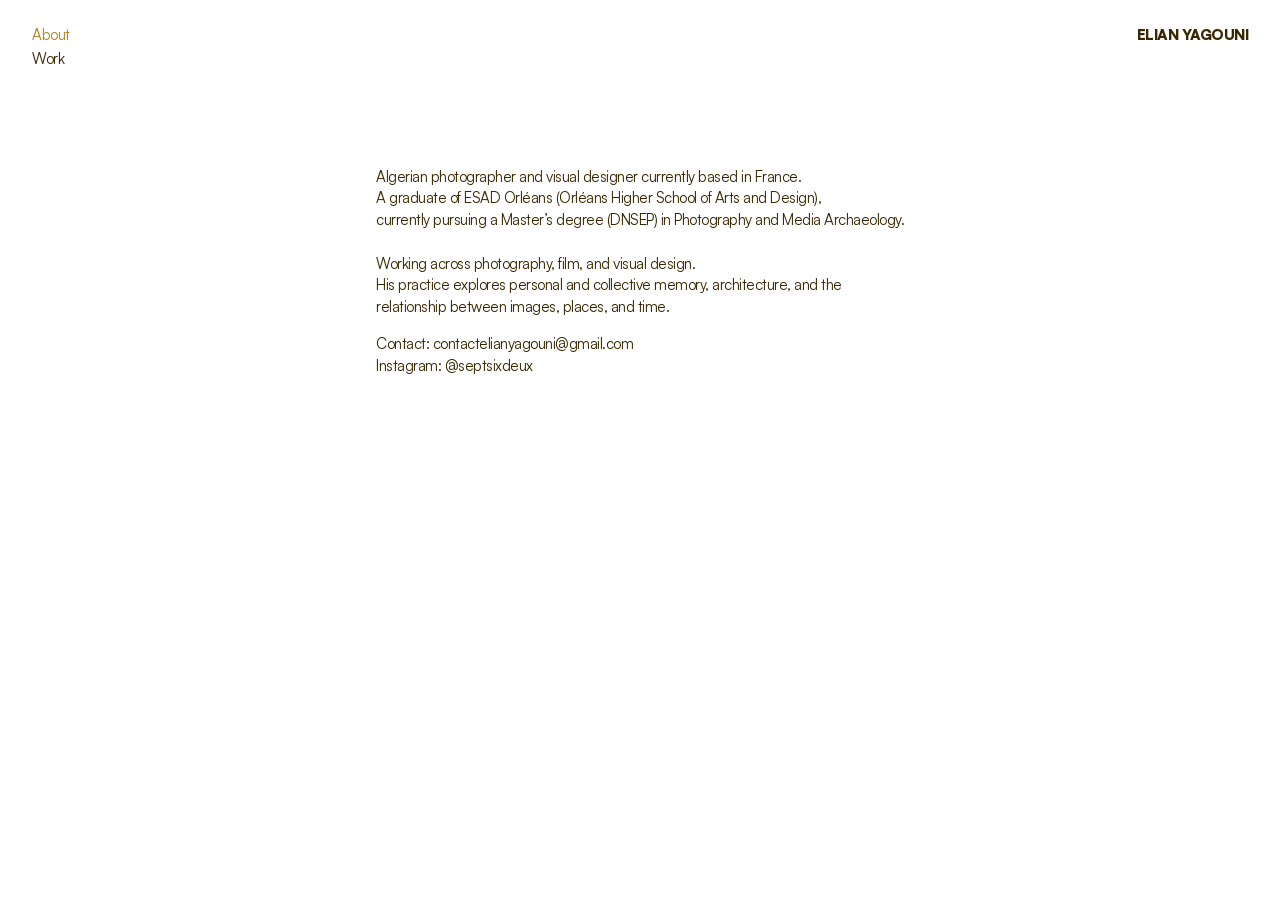
==== about/index.html @ 3b6293b2 "The launch" ====
<!doctype html>
<html lang="en">
  <head>
    <!-- build:head -->
    <meta charset="utf-8" />
    <meta name="viewport" content="width=device-width, initial-scale=1" />
    <title>About Elian Yagouni | Photographer &amp; Visual Designer</title>
    <meta name="description" content="About Elian Yagouni, Algerian photographer and visual designer in France. ÉSAD Orléans graduate, Master’s in Photography and Media Archaeology." />
    <link rel="canonical" href="https://elianyagouni.com/about/" />
    <meta name="robots" content="index, follow, max-image-preview:large, max-snippet:-1, max-video-preview:-1" />
    <meta name="author" content="Elian Yagouni" />
    <meta name="theme-color" content="#ffffff" />
    <meta name="format-detection" content="telephone=no" />
    <link rel="alternate" hreflang="en" href="https://elianyagouni.com/about/" />
    <link rel="alternate" hreflang="x-default" href="https://elianyagouni.com/about/" />
    <link rel="preload" href="/assets/fonts/satoshi-variable.woff2" as="font" type="font/woff2" crossorigin />
    <link rel="stylesheet" href="/assets/styles.css?v=6d584290" />
    <link rel="icon" href="/favicon.ico" sizes="32x32" />
    <link rel="icon" href="/favicon-96x96.png" type="image/png" sizes="96x96" />
    <link rel="apple-touch-icon" href="/apple-touch-icon.png" />
    <link rel="manifest" href="/site.webmanifest" />
    <meta name="apple-mobile-web-app-title" content="Elian Yagouni" />
    <meta name="application-name" content="Elian Yagouni" />
    <meta property="og:site_name" content="Elian Yagouni" />
    <meta property="og:title" content="About Elian Yagouni | Photographer &amp; Visual Designer" />
    <meta property="og:description" content="About Elian Yagouni, Algerian photographer and visual designer in France. ÉSAD Orléans graduate, Master’s in Photography and Media Archaeology." />
    <meta property="og:type" content="profile" />
    <meta property="og:url" content="https://elianyagouni.com/about/" />
    <meta property="og:image" content="https://elianyagouni.com/og-image.jpg" />
    <meta property="og:image:width" content="1200" />
    <meta property="og:image:height" content="630" />
    <meta property="og:image:alt" content="Elian Yagouni | Photographer &amp; Visual Designer" />
    <meta property="og:locale" content="en_US" />
    <meta property="profile:first_name" content="Elian" />
    <meta property="profile:last_name" content="Yagouni" />
    <meta name="twitter:card" content="summary_large_image" />
    <meta name="twitter:title" content="About Elian Yagouni | Photographer &amp; Visual Designer" />
    <meta name="twitter:description" content="About Elian Yagouni, Algerian photographer and visual designer in France. ÉSAD Orléans graduate, Master’s in Photography and Media Archaeology." />
    <meta name="twitter:image" content="https://elianyagouni.com/og-image.jpg" />
    <meta name="twitter:image:alt" content="Elian Yagouni | Photographer &amp; Visual Designer" />
    <script type="application/ld+json">{"@context":"https://schema.org","@graph":[{"@type":"Person","@id":"https://elianyagouni.com/#person","name":"Elian Yagouni","alternateName":"EY","url":"https://elianyagouni.com/","image":"https://elianyagouni.com/og-image.jpg","jobTitle":["Photographer","Visual Designer"],"description":"Algerian photographer and visual designer based in France. A graduate of ÉSAD Orléans (Orléans School of Art and Design), currently pursuing a Master’s degree (DNSEP) in Photography and Media Archaeology. Working across photography, film, and visual design, his practice explores personal and collective memory, architecture, and the relationship between images, places, and time.","email":"mailto:contactelianyagouni@gmail.com","nationality":{"@type":"Country","name":"Algeria"},"homeLocation":{"@type":"Country","name":"France"},"alumniOf":{"@type":"CollegeOrUniversity","name":"ÉSAD Orléans (École Supérieure d’Art et de Design d’Orléans)","url":"https://www.esad-orleans.fr/"},"knowsAbout":["Photography","Visual design","Art direction","Graphic design","Visual identity","Film","Media archaeology","Archival research","Book design","Creative direction"],"sameAs":["https://www.instagram.com/septsixdeux/"]},{"@type":"WebSite","@id":"https://elianyagouni.com/#website","url":"https://elianyagouni.com/","name":"Elian Yagouni","alternateName":["EY","Elian Yagouni Portfolio"],"description":"Elian Yagouni, Algerian photographer and visual designer based in France. Portfolio of photography, film, art direction and visual identity work.","inLanguage":"en","publisher":{"@id":"https://elianyagouni.com/#person"},"author":{"@id":"https://elianyagouni.com/#person"}},{"@type":"ProfilePage","@id":"https://elianyagouni.com/about/#webpage","url":"https://elianyagouni.com/about/","name":"About Elian Yagouni | Photographer & Visual Designer","description":"About Elian Yagouni, Algerian photographer and visual designer in France. ÉSAD Orléans graduate, Master’s in Photography and Media Archaeology.","isPartOf":{"@id":"https://elianyagouni.com/#website"},"mainEntity":{"@id":"https://elianyagouni.com/#person"}}]}</script>
    <!-- /build:head -->
  </head>
  <body>
    <main class="home">
      <nav class="nav" aria-label="Main">
        <div class="nav__column">
          <a class="nav__item is-active" href="/" aria-current="page">About</a>
          <a class="nav__item" href="/?work">Work</a>
        </div>
      </nav>

      <section class="about__body">
        <p  class="about__text">
          Algerian photographer and visual designer currently based in France. <br>
          A graduate of ESAD Orléans (Orléans Higher
School of Arts and Design),<br>currently pursuing a Master’s degree (DNSEP) in Photography and Media Archaeology.
          <br>
          <br>
          Working across photography, film, and visual design. <br>His practice explores personal and collective
memory, architecture, and the relationship between images, places, and time. <br>
        </p>
        <p>
          Contact: <a href="mailto:contactelianyagouni@gmail.com">contactelianyagouni@gmail.com</a>
          <br>
          Instagram: <a href="https://www.instagram.com/septsixdeux/" rel="me noopener" target="_blank">@septsixdeux</a>
        </p>
      </section>

      <h1 class="watermark"><a class="watermark__text" href="/about/">ELIAN YAGOUNI</a></h1>
    </main>
  </body>
</html>
---- assets/styles.css ----
@font-face {
  font-family: "Satoshi";
  src: url("/assets/fonts/satoshi-variable.woff2") format("woff2-variations"),
    url("/assets/fonts/satoshi-variable.woff2") format("woff2");
  font-weight: 100 900;
  font-style: normal;
  font-display: swap;
}

* {
  margin: 0;
  padding: 0;
  box-sizing: border-box;
}

[hidden] {
  display: none !important;
}
button, input, select, textarea, a {
  color: inherit;
}

html,
body {
  height: 100%;
  background: #ffffff;
  color: #382701;
  font-family: "Satoshi", -apple-system, BlinkMacSystemFont, "Segoe UI", sans-serif;
  font-weight: 400;
  font-size: 15px;
  line-height: 1.45;
  letter-spacing: -0.5px;
  -webkit-font-smoothing: antialiased;
  text-rendering: optimizeLegibility;
}

a {
  color: inherit;
  text-decoration: none;
}

button {
  font: inherit;
  color: inherit;
  background: none;
  border: 0;
  padding: 0;
  cursor: pointer;
}

/* ───────────────────────────── Home layout ───────────────────────────── */

.home {
  min-height: 100vh;
  padding: 24px 32px;
  position: relative;
  display: flex;
  flex-direction: column;
}

.nav {
  display: flex;
  align-items: flex-start;
  gap: 32px;
  position: relative;
  z-index: 2;
}

.nav__column {
  display: flex;
  flex-direction: column;
  gap: 2px;
  min-width: 120px;
}

.nav__column--hidden {
  display: none;
}

.nav__item {
  display: inline-block;
  width: fit-content;
  cursor: pointer;
}

.nav__item:hover,
.nav__item.is-active {
  color: #b08220;
}

.projects {
  display: flex;
  gap: 32px;
}

.projects__column {
  display: flex;
  flex-direction: column;
  gap: 2px;
  min-width: 180px;
}

.project-link {
  display: inline-block;
  width: fit-content;
  cursor: pointer;
}

.project-link:hover {
  color: #b08220;
}

/* Hover preview image, centered in the free space under the project lists
   (--nav-bottom, set by script.js), hidden until a project name is hovered */
.preview {
  position: fixed;
  top: calc(var(--nav-bottom, 64px) + 32px);
  bottom: 24px;
  left: 32px;
  right: var(--preview-right, 32px);
  display: flex;
  align-items: flex-start;
  justify-content: flex-start;
  visibility: hidden;
  pointer-events: none;
  z-index: 1;
}

.preview.is-visible {
  visibility: visible;
}

.preview img {
  width: 100%;
  height: auto;
  max-height: 100%;
  object-fit: cover;
  object-position: center;
  display: block;
}

.preview img[hidden] {
  display: none;
}

/* Name: same size as the nav, in full bold. Top-right, level with "About",
   on larger screens; bottom-right on small ones */
.watermark {
  position: absolute;
  top: 24px;
  right: 32px;
  font-size: inherit;
  line-height: inherit;
  pointer-events: none;
  user-select: none;
}

.watermark__text {
  display: inline-block;
  white-space: nowrap;
  font-weight: 900;
  pointer-events: auto;
}



.detail {
  min-height: 100vh;
  padding: 24px 32px 96px;
  position: relative;
}

.detail__header {
  display: flex;
  justify-content: space-between;
  align-items: flex-start;
  gap: 32px;
  margin-bottom: 64px;
}

.detail__title {
  font-weight: 500;
  font-size: 15px;
}

.detail__heading {
  text-align: center;
}

.detail__subtitle {
  margin-top: 4px;
  font-size: 12px;
  font-weight: 300;
  opacity: 0.7;
}

.detail__back {
  cursor: pointer;
}

.detail__back:hover {
  color: #b08220;
}

.detail__description {
  max-width: 560px;
  margin: 0 auto 80px;
  text-align: left;
  padding: 0 16px;
  white-space: pre-line;
}

.detail__description p + p {
  margin-top: 1em;
}

.detail__gallery {
  display: flex;
  flex-direction: column;
  gap: 80px;
  align-items: center;
}

.detail__gallery img,
.detail__gallery video {
  max-width: min(90vw, 1100px);
  max-height: 85vh;
  width: auto;
  height: auto;
  object-fit: contain;
  display: block;
}

/* ───────────────────────────── About page ───────────────────────────── */

.about__body {
  max-width: 560px;
  margin: 96px auto 0;
  padding: 0 16px;
}

.about__body p + p {
  margin-top: 1em;
}

/* ───────────────────────────── Responsive ───────────────────────────── */

@media (max-width: 720px) {
  .nav {
    flex-direction: column;
    gap: 16px;
  }
  .projects {
    flex-wrap: wrap;
    gap: 16px;
  }
  .preview {
    bottom: 56px;
  }
  .watermark {
    top: auto;
    bottom: 24px;
  }
}
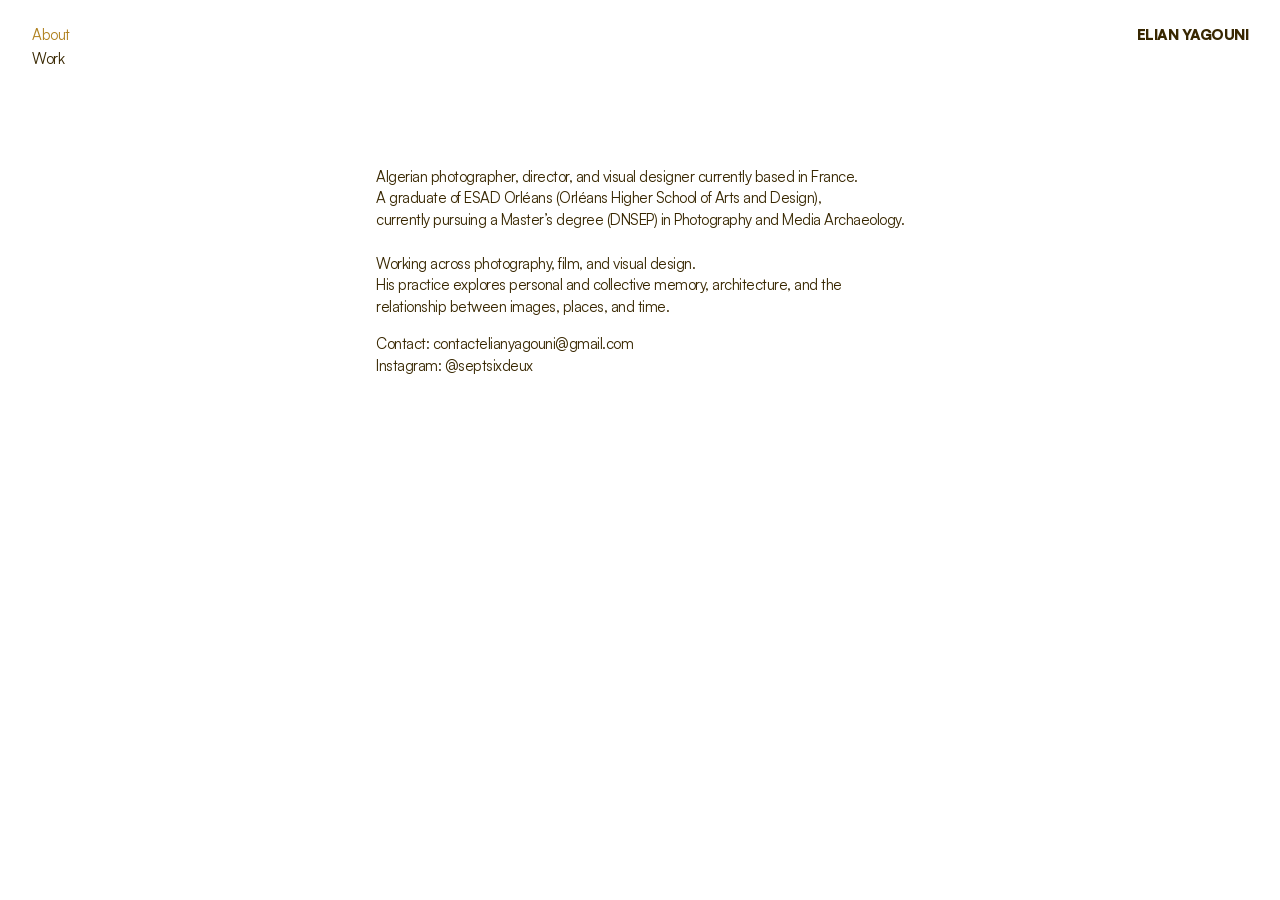
==== commit 75b35f3d: "Update index.html" ====
--- a/about/index.html
+++ b/about/index.html
@@ -52,7 +52,7 @@
 
       <section class="about__body">
         <p  class="about__text">
-          Algerian photographer and visual designer currently based in France. <br>
+          Algerian photographer, director, and visual designer currently based in France. <br>
           A graduate of ESAD Orléans (Orléans Higher
 School of Arts and Design),<br>currently pursuing a Master’s degree (DNSEP) in Photography and Media Archaeology.
           <br>
